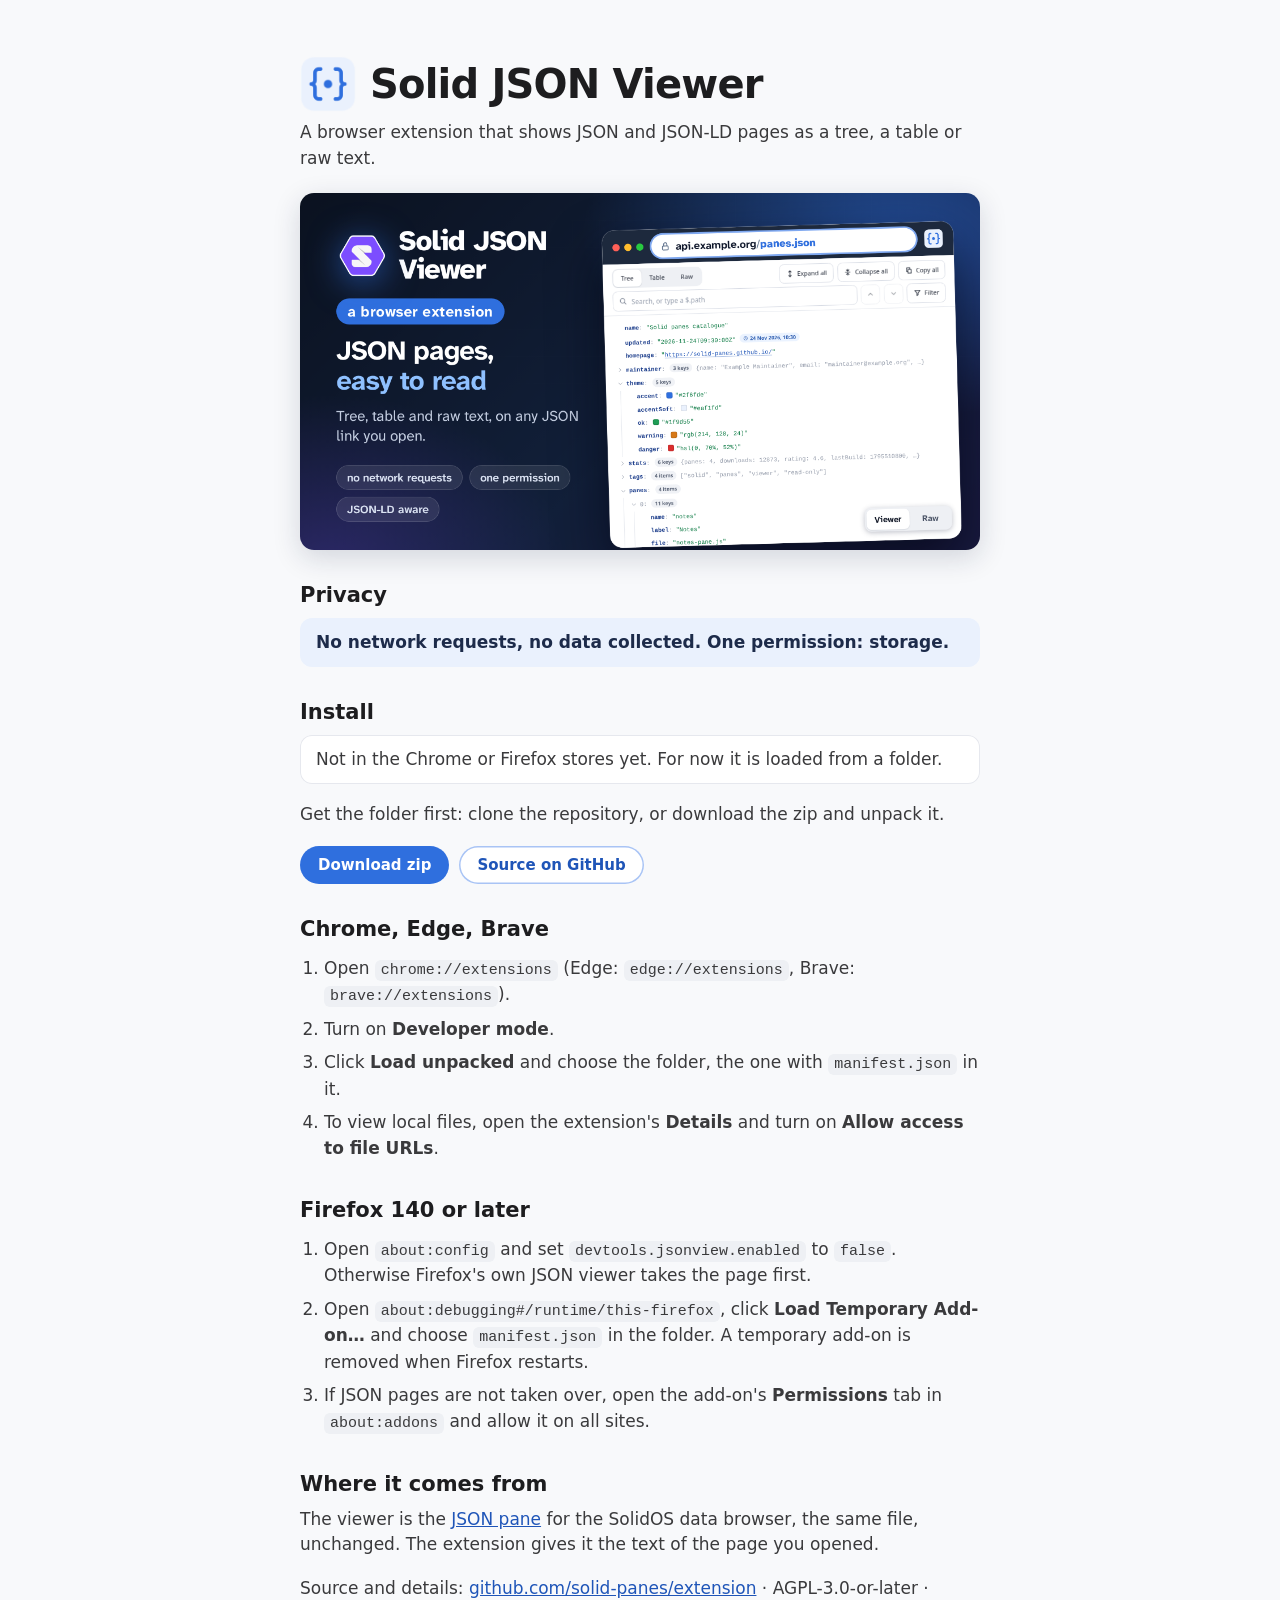
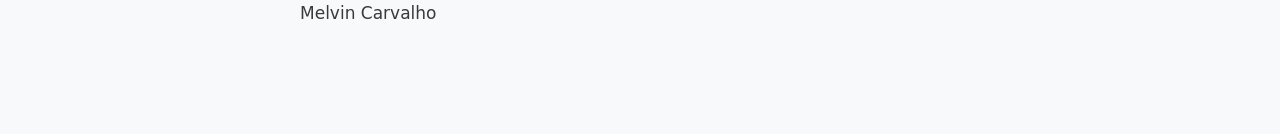
==== index.html @ 8cc806dc "Landing page with a share card: index.html, og.png and the tools that draw it, .nojekyll; README lin" ====
<!doctype html>
<html lang="en">
<head>
<meta charset="utf-8">
<meta name="viewport" content="width=device-width, initial-scale=1">
<meta name="color-scheme" content="light">
<title>Solid JSON Viewer · a browser extension for JSON and JSON-LD</title>
<meta name="description" content="A browser extension that shows JSON and JSON-LD pages as a tree, a table or raw text. No network requests, no data collected. One permission: storage.">
<link rel="canonical" href="https://solid-panes.github.io/extension/">
<link rel="icon" type="image/png" href="icons/icon-32.png">
<meta property="og:type" content="website">
<meta property="og:site_name" content="solid-panes">
<meta property="og:title" content="Solid JSON Viewer · a browser extension for JSON and JSON-LD">
<meta property="og:description" content="A browser extension that shows JSON and JSON-LD pages as a tree, a table or raw text. No network requests, no data collected. One permission: storage.">
<meta property="og:url" content="https://solid-panes.github.io/extension/">
<meta property="og:image" content="https://solid-panes.github.io/extension/og.png">
<meta property="og:image:type" content="image/png">
<meta property="og:image:width" content="1200">
<meta property="og:image:height" content="630">
<meta property="og:image:alt" content="A browser window at api.example.org/panes.json showing the JSON as a tree with type colours, counts, a date chip and colour swatches, and a Viewer / Raw switch">
<meta name="twitter:card" content="summary_large_image">
<meta name="twitter:title" content="Solid JSON Viewer · a browser extension for JSON and JSON-LD">
<meta name="twitter:description" content="Shows JSON and JSON-LD pages as a tree, a table or raw text. No network requests, no data collected. One permission: storage.">
<meta name="twitter:image" content="https://solid-panes.github.io/extension/og.png">
<meta name="twitter:image:alt" content="A browser window at api.example.org/panes.json showing the JSON as a tree, with a Viewer / Raw switch">
<style>
  body { margin: 0; background: #f8f9fb; color: #1d1d1f; font: 17px/1.5 -apple-system, BlinkMacSystemFont, "Segoe UI", system-ui, sans-serif }
  main { max-width: 680px; margin: 0 auto; padding: 56px max(20px, env(safe-area-inset-left, 0px)) 96px }
  .brand { display: flex; align-items: center; gap: 14px; margin: 0 0 8px }
  .brand img { width: 56px; height: 56px; flex: none }
  h1 { font-size: 40px; line-height: 1.1; letter-spacing: -.02em; margin: 0 }
  h2 { font-size: 21px; margin: 30px 0 6px }
  p { margin: 0 0 18px; color: #3a3a3c }
  .shot { display: block; width: 100%; height: auto; border-radius: 14px; margin: 22px 0 6px; box-shadow: 0 8px 28px rgba(20, 30, 60, .16) }
  .privacy { background: #eaf1fd; color: #1d2b4a; border-radius: 12px; padding: 12px 16px; font-weight: 600 }
  .note { background: #fff; box-shadow: inset 0 0 0 1px #e6e8ee; border-radius: 12px; padding: 12px 16px }
  ol { margin: 0 0 18px; padding-left: 24px; color: #3a3a3c }
  ol li { padding: 4px 0 }
  .row { display: flex; flex-wrap: wrap; gap: 10px; margin: 0 0 18px }
  .go { display: inline-block; background: #2f6fde; color: #fff; font-weight: 700; text-decoration: none; padding: 8px 18px; border-radius: 999px; font-size: 15px }
  .go.alt { background: #fff; color: #1f55b8; box-shadow: inset 0 0 0 1.5px #a9c4f5 }
  code { background: #eef0f4; padding: 2px 6px; border-radius: 6px; font-size: 15px; overflow-wrap: anywhere }
  a { color: #1f55b8; overflow-wrap: anywhere }
  @media (max-width: 480px) { h1 { font-size: 32px } .brand img { width: 46px; height: 46px } main { padding-top: 36px } }
</style>
</head>
<body>
<main>
  <div class="brand"><img src="icons/icon-128.png" alt="" width="56" height="56"><h1>Solid JSON Viewer</h1></div>
  <p>A browser extension that shows JSON and JSON-LD pages as a tree, a table or raw text.</p>
  <img class="shot" src="og.png" width="1200" height="630" alt="A browser window at api.example.org/panes.json showing the JSON as a tree with type colours, counts, a date chip and colour swatches, and a Viewer / Raw switch">
  <h2>Privacy</h2>
  <p class="privacy">No network requests, no data collected. One permission: storage.</p>

  <h2>Install</h2>
  <p class="note">Not in the Chrome or Firefox stores yet. For now it is loaded from a folder.</p>
  <p>Get the folder first: clone the repository, or download the zip and unpack it.</p>
  <div class="row">
    <a class="go" href="https://github.com/solid-panes/extension/archive/refs/heads/gh-pages.zip">Download zip</a>
    <a class="go alt" href="https://github.com/solid-panes/extension">Source on GitHub</a>
  </div>

  <h2>Chrome, Edge, Brave</h2>
  <ol>
    <li>Open <code>chrome://extensions</code> (Edge: <code>edge://extensions</code>, Brave: <code>brave://extensions</code>).</li>
    <li>Turn on <b>Developer mode</b>.</li>
    <li>Click <b>Load unpacked</b> and choose the folder, the one with <code>manifest.json</code> in it.</li>
    <li>To view local files, open the extension's <b>Details</b> and turn on <b>Allow access to file URLs</b>.</li>
  </ol>

  <h2>Firefox 140 or later</h2>
  <ol>
    <li>Open <code>about:config</code> and set <code>devtools.jsonview.enabled</code> to <code>false</code>. Otherwise Firefox's own JSON viewer takes the page first.</li>
    <li>Open <code>about:debugging#/runtime/this-firefox</code>, click <b>Load Temporary Add-on…</b> and choose <code>manifest.json</code> in the folder. A temporary add-on is removed when Firefox restarts.</li>
    <li>If JSON pages are not taken over, open the add-on's <b>Permissions</b> tab in <code>about:addons</code> and allow it on all sites.</li>
  </ol>

  <h2>Where it comes from</h2>
  <p>The viewer is the <a href="https://solid-panes.github.io/json/">JSON pane</a> for the SolidOS data browser, the same file, unchanged. The extension gives it the text of the page you opened.</p>
  <p>Source and details: <a href="https://github.com/solid-panes/extension">github.com/solid-panes/extension</a> · AGPL-3.0-or-later · Melvin Carvalho</p>
</main>
</body>
</html>
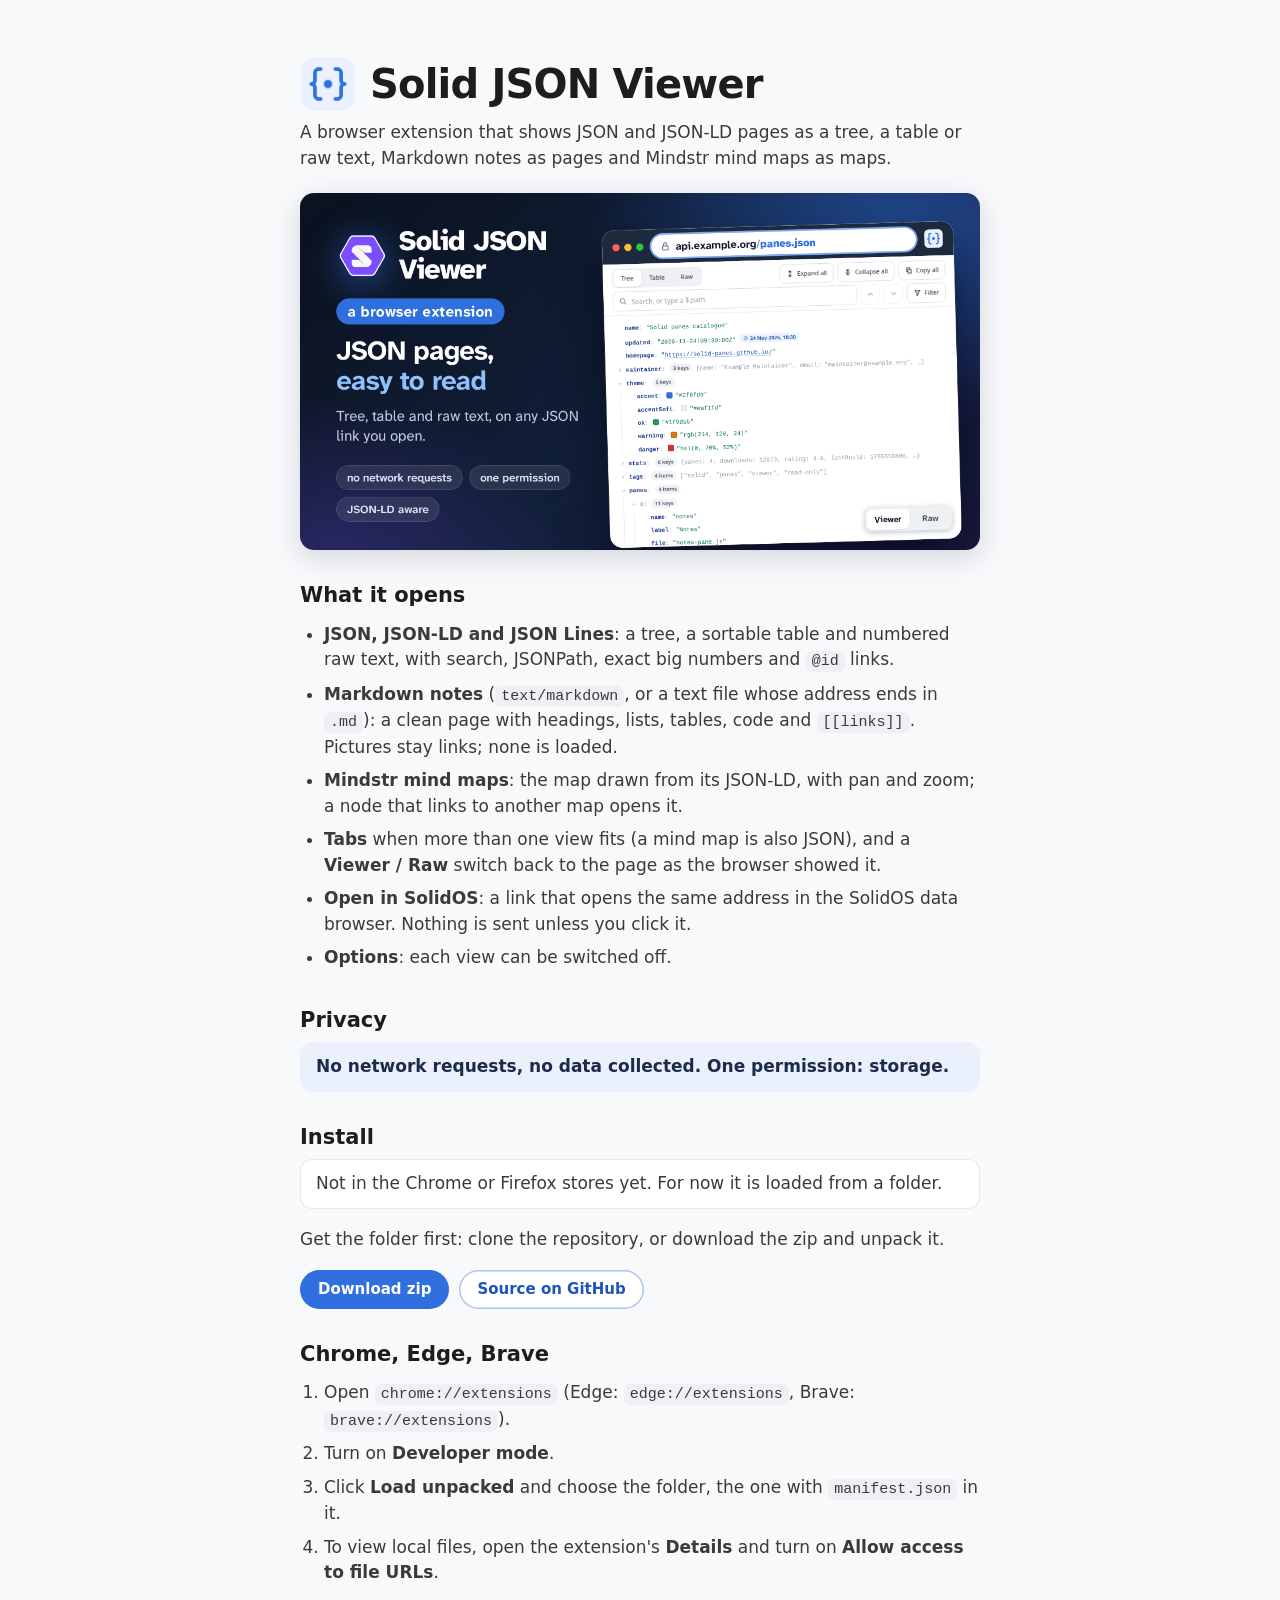
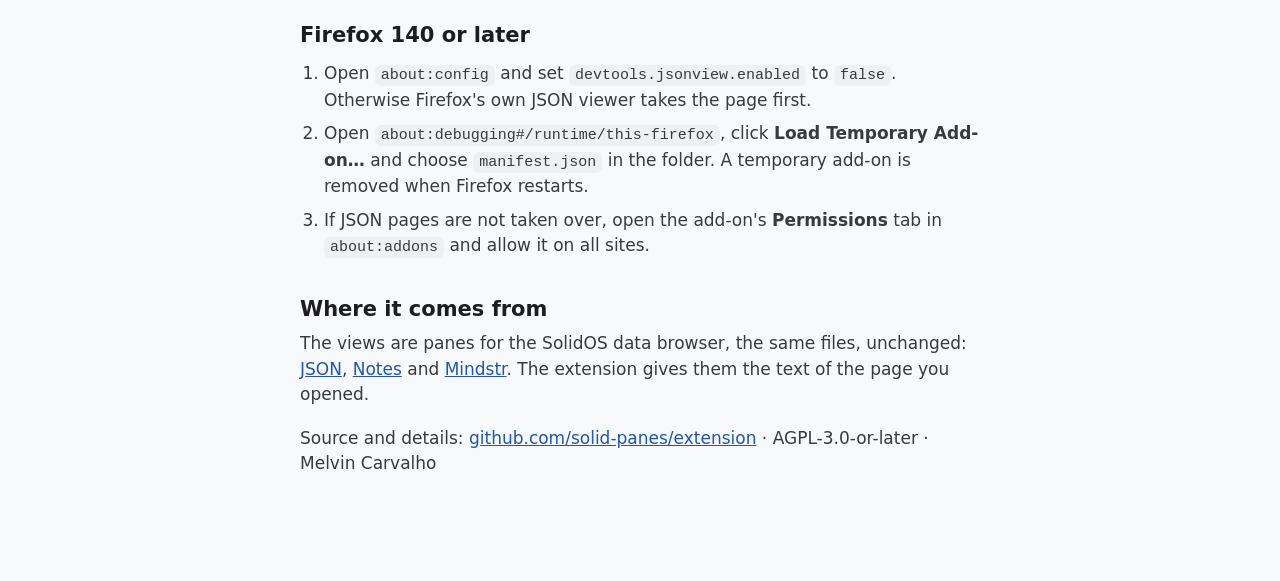
==== commit 0786f716: "0.0.3: a pane host. Notes and Mind map panes bundled beside JSON, chosen by the page; tab bar when m" ====
--- a/index.html
+++ b/index.html
@@ -34,8 +34,8 @@
   .shot { display: block; width: 100%; height: auto; border-radius: 14px; margin: 22px 0 6px; box-shadow: 0 8px 28px rgba(20, 30, 60, .16) }
   .privacy { background: #eaf1fd; color: #1d2b4a; border-radius: 12px; padding: 12px 16px; font-weight: 600 }
   .note { background: #fff; box-shadow: inset 0 0 0 1px #e6e8ee; border-radius: 12px; padding: 12px 16px }
-  ol { margin: 0 0 18px; padding-left: 24px; color: #3a3a3c }
-  ol li { padding: 4px 0 }
+  ol, ul { margin: 0 0 18px; padding-left: 24px; color: #3a3a3c }
+  ol li, ul li { padding: 4px 0 }
   .row { display: flex; flex-wrap: wrap; gap: 10px; margin: 0 0 18px }
   .go { display: inline-block; background: #2f6fde; color: #fff; font-weight: 700; text-decoration: none; padding: 8px 18px; border-radius: 999px; font-size: 15px }
   .go.alt { background: #fff; color: #1f55b8; box-shadow: inset 0 0 0 1.5px #a9c4f5 }
@@ -47,8 +47,17 @@
 <body>
 <main>
   <div class="brand"><img src="icons/icon-128.png" alt="" width="56" height="56"><h1>Solid JSON Viewer</h1></div>
-  <p>A browser extension that shows JSON and JSON-LD pages as a tree, a table or raw text.</p>
+  <p>A browser extension that shows JSON and JSON-LD pages as a tree, a table or raw text, Markdown notes as pages and Mindstr mind maps as maps.</p>
   <img class="shot" src="og.png" width="1200" height="630" alt="A browser window at api.example.org/panes.json showing the JSON as a tree with type colours, counts, a date chip and colour swatches, and a Viewer / Raw switch">
+  <h2>What it opens</h2>
+  <ul>
+    <li><b>JSON, JSON-LD and JSON Lines</b>: a tree, a sortable table and numbered raw text, with search, JSONPath, exact big numbers and <code>@id</code> links.</li>
+    <li><b>Markdown notes</b> (<code>text/markdown</code>, or a text file whose address ends in <code>.md</code>): a clean page with headings, lists, tables, code and <code>[[links]]</code>. Pictures stay links; none is loaded.</li>
+    <li><b>Mindstr mind maps</b>: the map drawn from its JSON-LD, with pan and zoom; a node that links to another map opens it.</li>
+    <li><b>Tabs</b> when more than one view fits (a mind map is also JSON), and a <b>Viewer / Raw</b> switch back to the page as the browser showed it.</li>
+    <li><b>Open in SolidOS</b>: a link that opens the same address in the SolidOS data browser. Nothing is sent unless you click it.</li>
+    <li><b>Options</b>: each view can be switched off.</li>
+  </ul>
   <h2>Privacy</h2>
   <p class="privacy">No network requests, no data collected. One permission: storage.</p>
 
@@ -76,7 +85,7 @@
   </ol>
 
   <h2>Where it comes from</h2>
-  <p>The viewer is the <a href="https://solid-panes.github.io/json/">JSON pane</a> for the SolidOS data browser, the same file, unchanged. The extension gives it the text of the page you opened.</p>
+  <p>The views are panes for the SolidOS data browser, the same files, unchanged: <a href="https://solid-panes.github.io/json/">JSON</a>, <a href="https://solid-panes.github.io/notes/">Notes</a> and <a href="https://solid-panes.github.io/mindstr/">Mindstr</a>. The extension gives them the text of the page you opened.</p>
   <p>Source and details: <a href="https://github.com/solid-panes/extension">github.com/solid-panes/extension</a> · AGPL-3.0-or-later · Melvin Carvalho</p>
 </main>
 </body>
